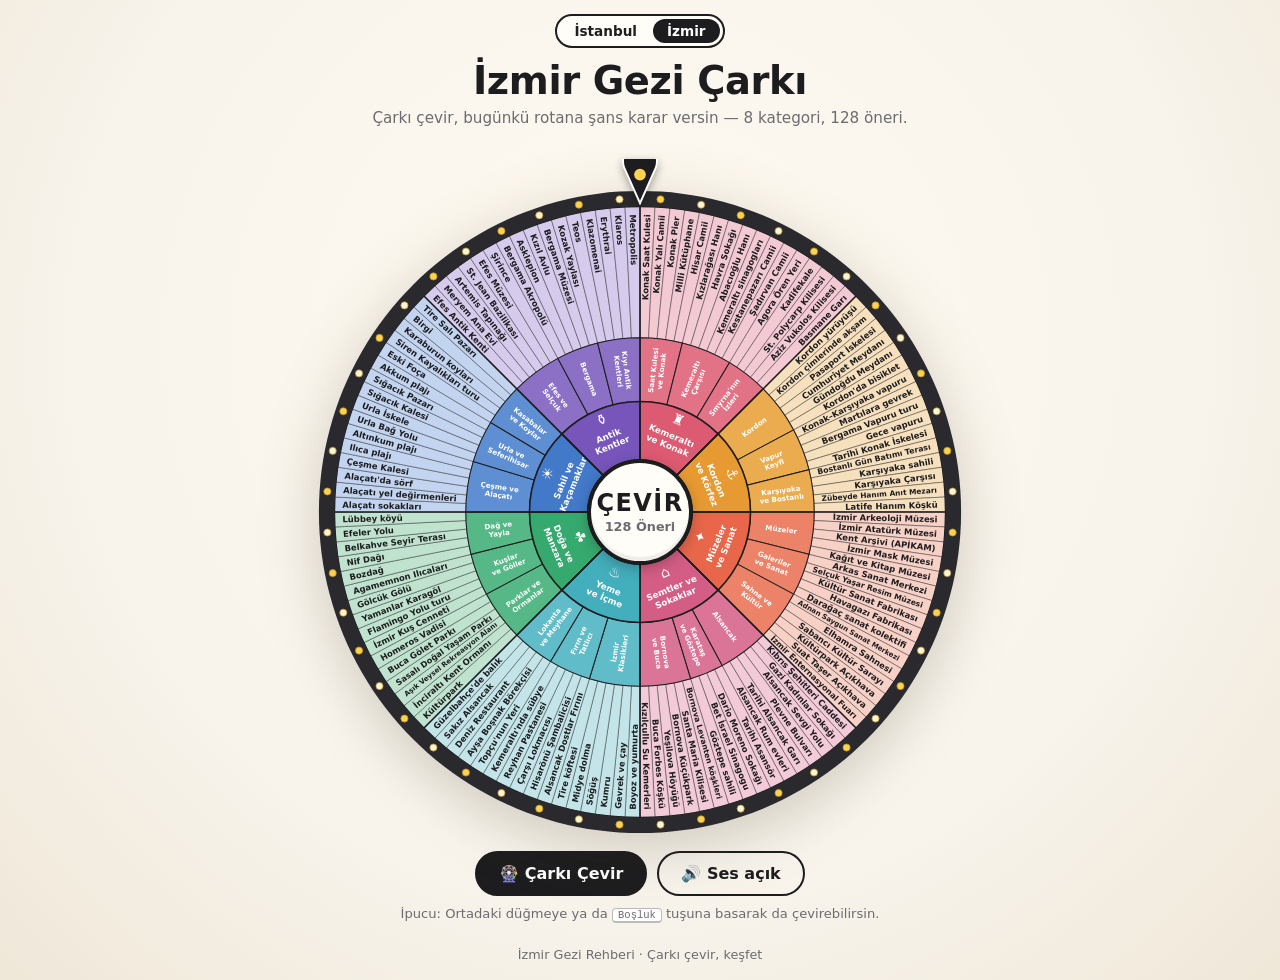
==== izmir/index.html @ 02971206 "İzmir gezi çarkını ekle [skip ci] İzmir için araştırılan 128 öneri (8 kategori, 24 alt kategori) izm" ====
<!doctype html>
<html lang="tr">
<head>
  <meta charset="utf-8">
  <meta name="viewport" content="width=device-width, initial-scale=1">
  <title>İzmir Gezi Çarkı</title>
  <meta name="description" content="Çarkı çevir, İzmir'de bugün nereye gideceğine şans karar versin. 128 öneri, 8 kategori.">
  <link rel="icon" href="data:image/svg+xml,<svg xmlns='http://www.w3.org/2000/svg' viewBox='0 0 100 100'><text y='.9em' font-size='90'>🎡</text></svg>">
  <link rel="stylesheet" href="../style.css">
</head>
<body>
  <header>
    <nav class="cities" aria-label="Şehir seç">
      <a href="../">İstanbul</a>
      <a href="./" aria-current="page">İzmir</a>
    </nav>
    <h1>İzmir Gezi Çarkı</h1>
    <p>Çarkı çevir, bugünkü rotana şans karar versin — 8 kategori, 128 öneri.</p>
  </header>

  <main>
    <div class="wheel-wrap" id="wheelWrap">
      <svg class="pointer" id="pointer" viewBox="0 0 60 70" aria-hidden="true">
        <path d="M30 68 L6 14 A26 26 0 1 1 54 14 Z" />
        <circle cx="30" cy="24" r="9" />
      </svg>
      <svg id="wheel" viewBox="0 0 1000 1000" role="img" aria-label="İzmir gezi önerileri çarkı">
        <defs>
          <filter id="glow" x="-50%" y="-50%" width="200%" height="200%">
            <feGaussianBlur stdDeviation="6" result="b" />
            <feMerge><feMergeNode in="b" /><feMergeNode in="SourceGraphic" /></feMerge>
          </filter>
        </defs>
        <g id="rotor"></g>
        <g id="lights"></g>
      </svg>
      <button class="hub" id="spinBtn" type="button" aria-label="Çarkı çevir">
        <span class="hub-label">ÇEVİR</span>
        <span class="hub-sub">128 Öneri</span>
      </button>
    </div>

    <div class="controls">
      <button id="spinBtn2" class="primary" type="button">🎡 Çarkı Çevir</button>
      <button id="soundBtn" class="ghost" type="button" aria-pressed="true">🔊 Ses açık</button>
    </div>
    <p class="hint">İpucu: Ortadaki düğmeye ya da <kbd>Boşluk</kbd> tuşuna basarak da çevirebilirsin.</p>
  </main>

  <div class="modal" id="modal" hidden>
    <div class="card" role="dialog" aria-modal="true" aria-labelledby="resultItem">
      <div class="card-badge" id="resultIcon">★</div>
      <p class="card-kicker">🎉 Tebrikler! Bugünkü rotan:</p>
      <h2 id="resultItem">—</h2>
      <p class="card-path"><span id="resultCat"></span> › <span id="resultGroup"></span></p>
      <div class="card-actions">
        <a id="mapLink" class="ghost" target="_blank" rel="noopener">📍 Haritada aç</a>
        <button id="againBtn" class="primary" type="button">Tekrar çevir</button>
      </div>
      <button class="close" id="closeBtn" type="button" aria-label="Kapat">×</button>
    </div>
  </div>

  <canvas id="confetti" aria-hidden="true"></canvas>

  <footer>İzmir Gezi Rehberi · Çarkı çevir, keşfet</footer>

  <script src="data.js"></script>
  <script src="../app.js"></script>
</body>
</html>
---- style.css ----
:root {
  --bg: #f8f4ec;
  --ink: #1d1d1f;
  --muted: #6b6b70;
  --card: #fffdf8;
  --line: #1d1d1f;
  --accent: #dc5a72;
}

* { box-sizing: border-box; }

html, body { margin: 0; }

body {
  min-height: 100vh;
  background: radial-gradient(circle at 50% 35%, #fffaf0 0%, var(--bg) 60%, #efe7d8 100%);
  color: var(--ink);
  font-family: "DejaVu Sans", "Segoe UI", system-ui, -apple-system, sans-serif;
  display: flex;
  flex-direction: column;
  align-items: center;
  overflow-x: hidden;
}

header { text-align: center; padding: 14px 16px 4px; }
header h1 { margin: 0; font-size: clamp(1.6rem, 4vw, 2.4rem); letter-spacing: -.01em; }
header p { margin: 6px 0 0; color: var(--muted); font-size: .95rem; }

.cities {
  display: inline-flex;
  gap: 2px;
  margin-bottom: 10px;
  padding: 3px;
  border: 2px solid var(--ink);
  border-radius: 999px;
  background: var(--card);
}
.cities a {
  padding: 4px 14px;
  border-radius: 999px;
  color: var(--ink);
  font-size: .85rem;
  font-weight: 700;
  text-decoration: none;
}
.cities a:hover { background: rgba(0, 0, 0, .06); }
.cities a[aria-current="page"] { background: var(--ink); color: #fff; }

main {
  width: 100%;
  display: flex;
  flex-direction: column;
  align-items: center;
  padding: 12px 16px 8px;
}

.wheel-wrap {
  position: relative;
  width: min(94vw, calc(100vh - 250px), 860px);
  min-width: 280px;
  aspect-ratio: 1;
  margin-top: 3.5%;
}

#wheel {
  width: 100%;
  height: 100%;
  display: block;
  filter: drop-shadow(0 14px 30px rgba(60, 40, 20, .22));
  user-select: none;
}

#wheel text { pointer-events: none; font-family: inherit; }

.seg { transition: opacity .35s ease, filter .35s ease; }
#wheel.done .seg { opacity: .35; }
#wheel.done .seg.win { opacity: 1; }
#wheel.done .seg-item.win {
  filter: url(#glow);
  animation: pulse 0.9s ease-in-out infinite alternate;
}
#wheel.done .seg-item.win path { stroke: #fff; stroke-width: 3; fill: var(--win, #dc5a72); }
#wheel.done .seg-item.win .t-item { fill: #fff; }

@keyframes pulse {
  from { opacity: 1; }
  to { opacity: .72; }
}

.light { fill: #fff6d6; stroke: #b98f2d; stroke-width: 1.2; }
.light.on { fill: #ffd34d; }
#wheel.done .light { animation: blink .5s steps(1) infinite; }
#wheel.done .light:nth-child(odd) { animation-delay: .25s; }
@keyframes blink { 50% { fill: #fff6d6; } 0% { fill: #ffd34d; } }

.pointer {
  position: absolute;
  top: -4.2%;
  left: 50%;
  width: 6%;
  transform: translateX(-50%);
  transform-origin: 50% 35%;
  z-index: 3;
  filter: drop-shadow(0 3px 4px rgba(0, 0, 0, .35));
}
.pointer path { fill: var(--ink); stroke: #fff; stroke-width: 3; }
.pointer circle { fill: #ffd34d; }
.pointer.tick { animation: tick .12s ease-out; }
@keyframes tick {
  0% { transform: translateX(-50%) rotate(0deg); }
  40% { transform: translateX(-50%) rotate(-20deg); }
  100% { transform: translateX(-50%) rotate(0deg); }
}

.hub {
  position: absolute;
  top: 50%; left: 50%;
  width: 16%; height: 16%;
  transform: translate(-50%, -50%);
  border-radius: 50%;
  border: 3px solid var(--line);
  background: var(--card);
  color: var(--ink);
  cursor: pointer;
  display: flex;
  flex-direction: column;
  align-items: center;
  justify-content: center;
  gap: 2px;
  font: inherit;
  box-shadow: 0 4px 14px rgba(0, 0, 0, .25), inset 0 -4px 0 rgba(0, 0, 0, .06);
  transition: transform .15s ease, box-shadow .15s ease;
  z-index: 2;
}
.hub:hover:not(:disabled) { transform: translate(-50%, -50%) scale(1.06); }
.hub:active:not(:disabled) { transform: translate(-50%, -50%) scale(.97); }
.hub:disabled { cursor: progress; }
.hub-label { font-weight: 800; font-size: clamp(.8rem, 2.6vw, 1.5rem); letter-spacing: .06em; }
.hub-sub { font-size: clamp(.5rem, 1.3vw, .8rem); color: var(--muted); font-weight: 600; }

.controls { display: flex; gap: 10px; margin-top: 14px; flex-wrap: wrap; justify-content: center; }

button.primary, a.primary, button.ghost, a.ghost {
  font: inherit;
  font-weight: 700;
  border-radius: 999px;
  padding: 11px 22px;
  cursor: pointer;
  text-decoration: none;
  display: inline-flex;
  align-items: center;
  gap: 6px;
  transition: transform .12s ease, background .2s ease;
}
.primary { background: var(--ink); color: #fff; border: 2px solid var(--ink); }
.primary:hover:not(:disabled) { transform: translateY(-1px); background: #333; }
.primary:disabled { opacity: .5; cursor: progress; }
.ghost { background: transparent; color: var(--ink); border: 2px solid var(--ink); }
.ghost:hover { background: rgba(0, 0, 0, .05); }

.hint { color: var(--muted); font-size: .82rem; margin: 10px 0 0; text-align: center; }
kbd { border: 1px solid #bbb; border-bottom-width: 2px; border-radius: 4px; padding: 0 5px; background: #fff; font-size: .8em; }

.modal {
  position: fixed; inset: 0;
  background: rgba(20, 15, 10, .45);
  display: flex; align-items: center; justify-content: center;
  padding: 16px;
  z-index: 10;
  animation: fade .25s ease;
}
.modal[hidden] { display: none; }
@keyframes fade { from { opacity: 0; } }

.card {
  position: relative;
  background: var(--card);
  border-radius: 22px;
  border: 3px solid var(--accent);
  padding: 34px 26px 24px;
  max-width: 420px; width: 100%;
  text-align: center;
  box-shadow: 0 24px 60px rgba(0, 0, 0, .35);
  animation: pop .45s cubic-bezier(.2, 1.4, .4, 1);
}
@keyframes pop { from { transform: scale(.6); opacity: 0; } }

.card-badge {
  width: 64px; height: 64px;
  margin: -66px auto 10px;
  border-radius: 50%;
  background: var(--accent);
  color: #fff;
  font-size: 30px;
  display: flex; align-items: center; justify-content: center;
  border: 4px solid var(--card);
}
.card-kicker { margin: 0; color: var(--muted); font-weight: 600; }
.card h2 { margin: 8px 0 6px; font-size: clamp(1.5rem, 6vw, 2rem); color: var(--accent); line-height: 1.15; }
.card-path { margin: 0 0 20px; font-size: .92rem; color: var(--muted); }
.card-actions { display: flex; gap: 10px; justify-content: center; flex-wrap: wrap; }
.close {
  position: absolute; top: 8px; right: 12px;
  background: none; border: 0; font-size: 28px; line-height: 1;
  cursor: pointer; color: var(--muted);
}

#confetti { position: fixed; inset: 0; width: 100%; height: 100%; pointer-events: none; z-index: 20; }

footer { margin: auto 0 0; padding: 18px 16px; color: var(--muted); font-size: .8rem; }

@media (prefers-reduced-motion: reduce) {
  #wheel.done .seg-item.win, #wheel.done .light { animation: none; }
}
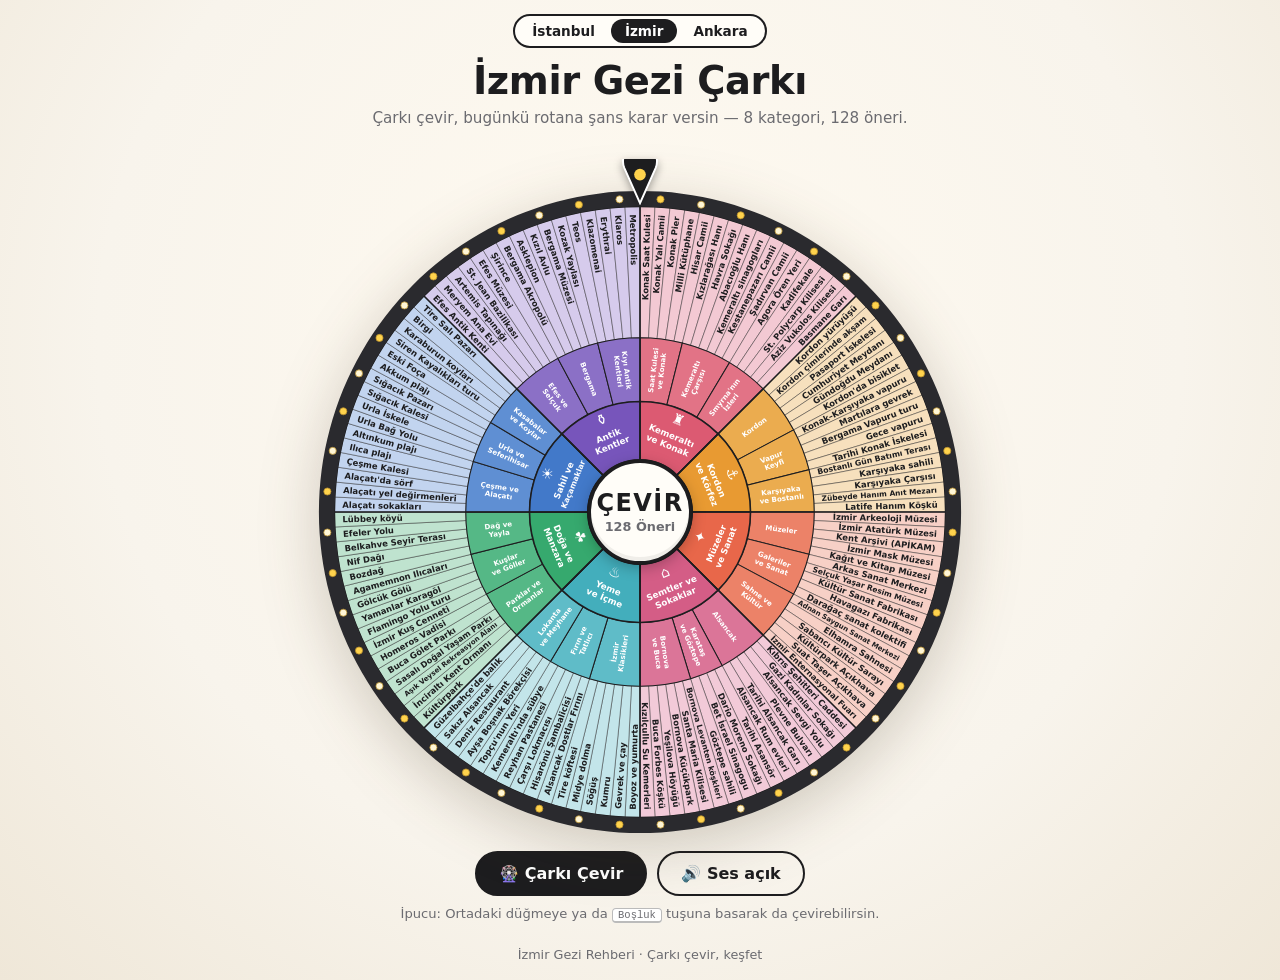
==== commit 878d3a7d: "Ankara gezi çarkını ekle Ankara Gezi Rehberi görselindeki 144 öneri (8 kategori, 24 alt kategori) an" ====
--- a/izmir/index.html
+++ b/izmir/index.html
@@ -13,6 +13,7 @@
     <nav class="cities" aria-label="Şehir seç">
       <a href="../">İstanbul</a>
       <a href="./" aria-current="page">İzmir</a>
+      <a href="../ankara/">Ankara</a>
     </nav>
     <h1>İzmir Gezi Çarkı</h1>
     <p>Çarkı çevir, bugünkü rotana şans karar versin — 8 kategori, 128 öneri.</p>
